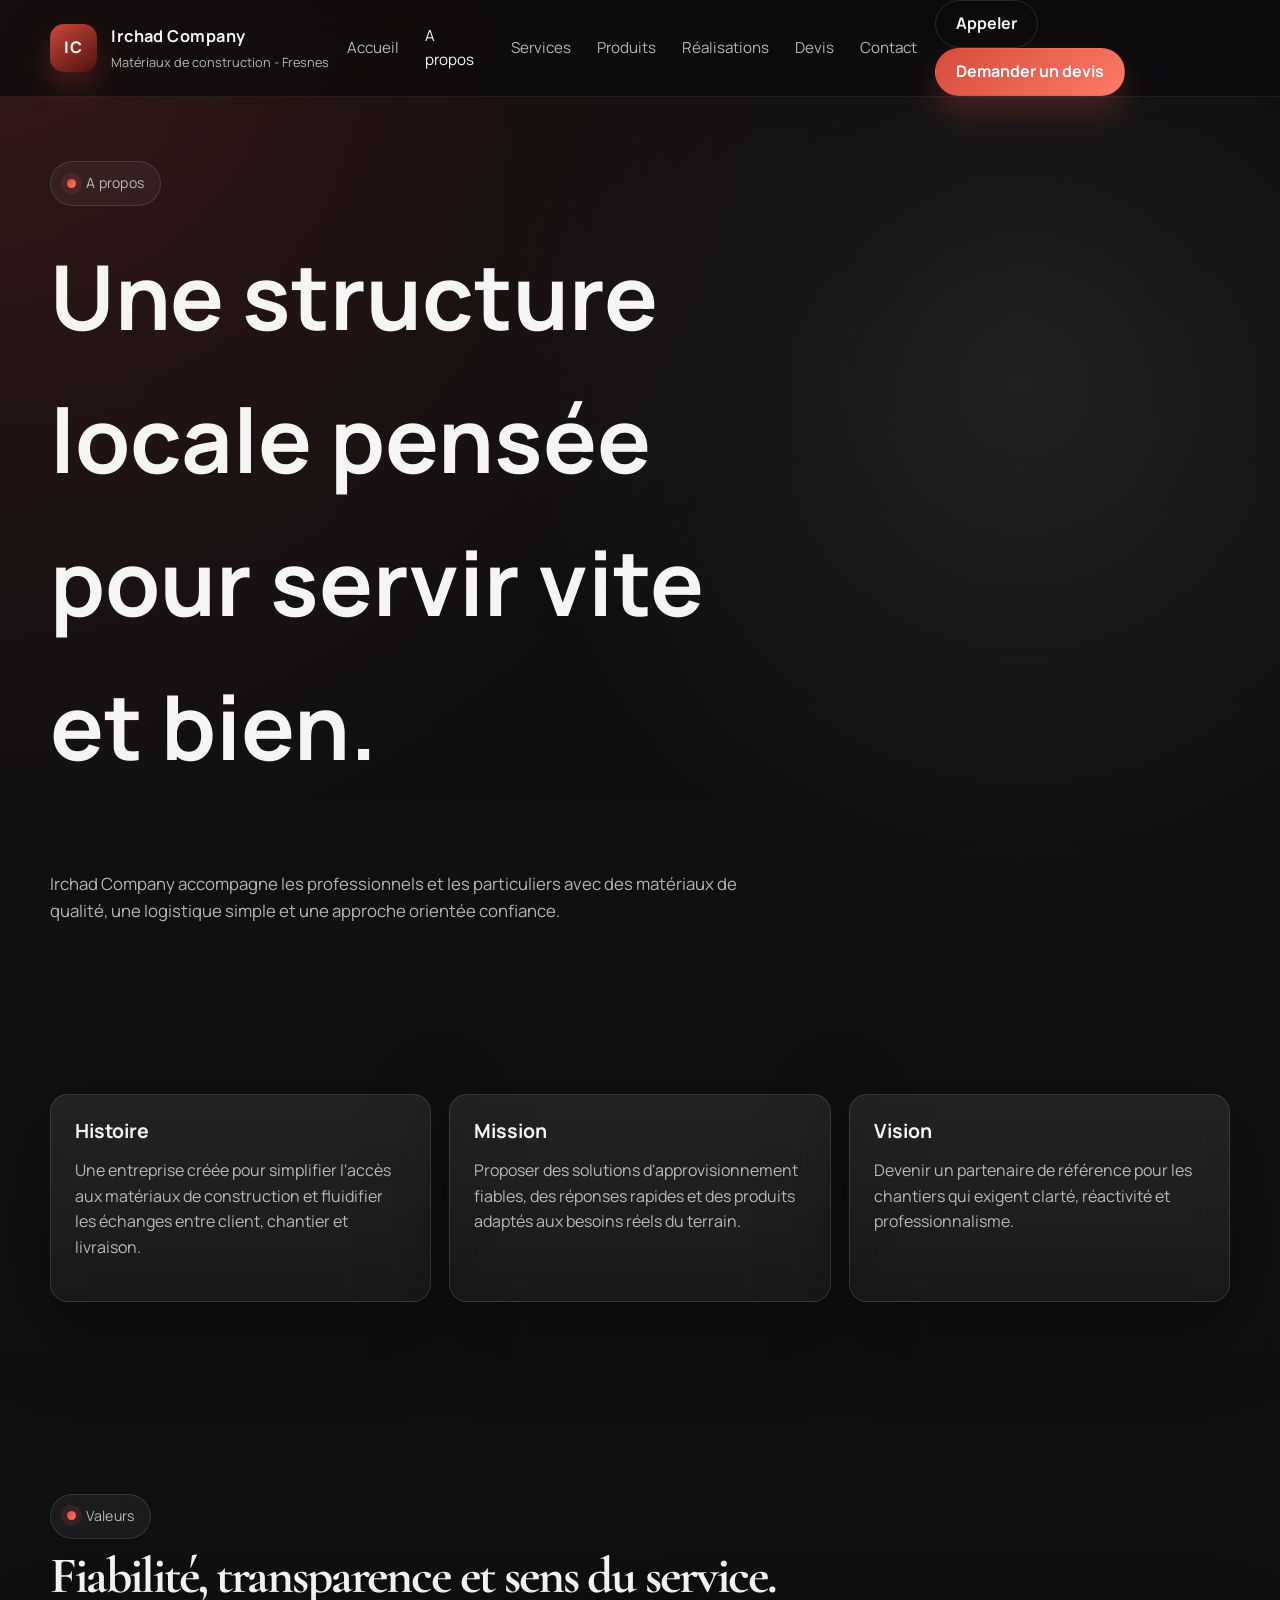
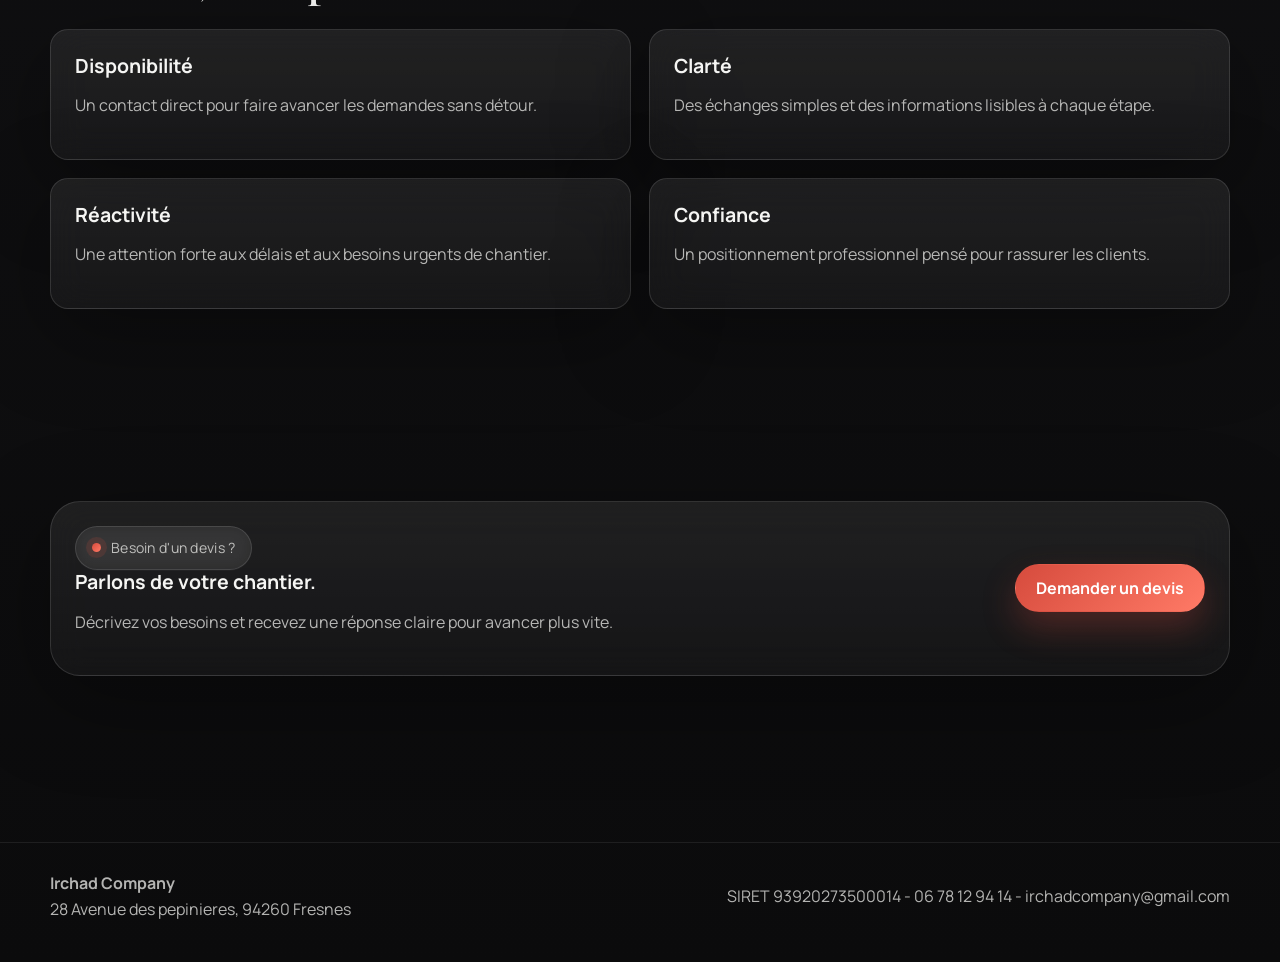
==== a-propos.html @ 0ec8c525 "premier push" ====
<!DOCTYPE html>
<html lang="fr">
<head>
	<meta charset="UTF-8">
	<meta name="viewport" content="width=device-width, initial-scale=1.0">
	<meta name="description" content="Découvrez l'histoire, la mission, la vision et les valeurs d'Irchad Company à Fresnes.">
	<title>A propos | Irchad Company</title>
	<link rel="preconnect" href="https://fonts.googleapis.com">
	<link rel="preconnect" href="https://fonts.gstatic.com" crossorigin>
	<link href="https://fonts.googleapis.com/css2?family=Manrope:wght@400;500;600;700;800&family=Cormorant+Garamond:wght@500;600;700&display=swap" rel="stylesheet">
	<link rel="stylesheet" href="style.css">
</head>
<body>
	<header class="site-header">
		<div class="container header-inner">
			<a class="brand" href="index.html" aria-label="Irchad Company accueil">
				<div class="brand-mark">IC</div>
				<div class="brand-text">
					<strong>Irchad Company</strong>
					<span>Matériaux de construction - Fresnes</span>
				</div>
			</a>
			<nav class="nav" aria-label="Navigation principale">
				<a href="index.html">Accueil</a>
				<a class="active" href="a-propos.html">A propos</a>
				<a href="services.html">Services</a>
				<a href="produits.html">Produits</a>
				<a href="realisations.html">Réalisations</a>
				<a href="devis.html">Devis</a>
				<a href="contact.html">Contact</a>
			</nav>
			<div class="header-actions">
				<a class="button-ghost" href="tel:+33678129414">Appeler</a>
				<a class="button" href="devis.html">Demander un devis</a>
			</div>
		</div>
	</header>

	<main>
		<section class="page-hero">
			<div class="container">
				<span class="eyebrow">A propos</span>
				<h1>Une structure locale pensée pour servir vite et bien.</h1>
				<p class="section-lead">Irchad Company accompagne les professionnels et les particuliers avec des matériaux de qualité, une logistique simple et une approche orientée confiance.</p>
			</div>
		</section>

		<section class="section">
			<div class="container">
				<div class="panel-grid">
					<article class="panel">
						<h3>Histoire</h3>
						<p>Une entreprise créée pour simplifier l'accès aux matériaux de construction et fluidifier les échanges entre client, chantier et livraison.</p>
					</article>
					<article class="panel">
						<h3>Mission</h3>
						<p>Proposer des solutions d'approvisionnement fiables, des réponses rapides et des produits adaptés aux besoins réels du terrain.</p>
					</article>
					<article class="panel">
						<h3>Vision</h3>
						<p>Devenir un partenaire de référence pour les chantiers qui exigent clarté, réactivité et professionnalisme.</p>
					</article>
				</div>
			</div>
		</section>

		<section class="section">
			<div class="container">
				<span class="eyebrow">Valeurs</span>
				<h2>Fiabilité, transparence et sens du service.</h2>
				<div class="values-grid">
					<article class="value-card"><div class="value-body"><h3>Disponibilité</h3><p>Un contact direct pour faire avancer les demandes sans détour.</p></div></article>
					<article class="value-card"><div class="value-body"><h3>Clarté</h3><p>Des échanges simples et des informations lisibles à chaque étape.</p></div></article>
					<article class="value-card"><div class="value-body"><h3>Réactivité</h3><p>Une attention forte aux délais et aux besoins urgents de chantier.</p></div></article>
					<article class="value-card"><div class="value-body"><h3>Confiance</h3><p>Un positionnement professionnel pensé pour rassurer les clients.</p></div></article>
				</div>
			</div>
		</section>

		<section class="section">
			<div class="container">
				<article class="quote-card">
					<div>
						<span class="eyebrow">Besoin d'un devis ?</span>
						<h3>Parlons de votre chantier.</h3>
						<p>Décrivez vos besoins et recevez une réponse claire pour avancer plus vite.</p>
					</div>
					<div><a class="button" href="devis.html">Demander un devis</a></div>
				</article>
			</div>
		</section>
	</main>

	<footer class="footer">
		<div class="container footer-inner">
			<div><strong>Irchad Company</strong><div>28 Avenue des pepinieres, 94260 Fresnes</div></div>
			<div>SIRET 93920273500014 - 06 78 12 94 14 - irchadcompany@gmail.com</div>
		</div>
	</footer>
</body>
</html>
---- style.css ----
:root {
	--bg: #0b0b0c;
	--bg-soft: #111113;
	--panel: rgba(255, 255, 255, 0.06);
	--panel-strong: rgba(255, 255, 255, 0.09);
	--text: #f5f5f3;
	--muted: rgba(245, 245, 243, 0.72);
	--soft: rgba(245, 245, 243, 0.12);
	--line: rgba(255, 255, 255, 0.12);
	--accent: #d64b3d;
	--accent-2: #ff7a66;
	--good: #89e6c6;
	--shadow: 0 24px 90px rgba(0, 0, 0, 0.35);
	--radius-xl: 30px;
	--radius-lg: 22px;
	--radius-md: 16px;
	--radius-sm: 12px;
	--max: 1180px;
}

* { box-sizing: border-box; }
html { scroll-behavior: smooth; }
body {
	margin: 0;
	overflow-x: hidden;
	font-family: 'Manrope', sans-serif;
	background:
		radial-gradient(circle at top left, rgba(214, 75, 61, 0.2), transparent 30%),
		radial-gradient(circle at 80% 15%, rgba(255, 255, 255, 0.08), transparent 22%),
		linear-gradient(180deg, #0b0b0c 0%, #111113 45%, #0b0b0c 100%);
	color: var(--text);
	line-height: 1.6;
	text-rendering: optimizeLegibility;
	-webkit-font-smoothing: antialiased;
}

img { max-width: 100%; display: block; }
iframe { max-width: 100%; }
a { color: inherit; text-decoration: none; }
.container { width: min(calc(100% - 24px), var(--max)); margin: 0 auto; }

.site-header {
	position: sticky;
	top: 0;
	z-index: 50;
	backdrop-filter: blur(18px);
	background: rgba(11, 11, 12, 0.72);
	border-bottom: 1px solid rgba(255, 255, 255, 0.08);
}
.header-inner {
	min-height: 86px;
	display: flex;
	align-items: center;
	justify-content: space-between;
	gap: 18px;
}
.brand { display: inline-flex; align-items: center; gap: 14px; min-width: 0; }
.brand-mark {
	width: 48px;
	height: 48px;
	border-radius: 14px;
	display: grid;
	place-items: center;
	background: linear-gradient(145deg, rgba(214, 75, 61, 0.95), rgba(83, 18, 13, 0.95));
	box-shadow: 0 16px 30px rgba(214, 75, 61, 0.25);
	font-weight: 800;
	letter-spacing: 0.08em;
}
.brand-text strong, .brand-text span { display: block; white-space: nowrap; }
.brand-text strong { font-size: 1.02rem; letter-spacing: 0.03em; }
.brand-text span { color: var(--muted); font-size: 0.8rem; margin-top: 3px; }

.nav {
	display: flex;
	align-items: center;
	gap: 26px;
	color: var(--muted);
	font-size: 0.95rem;
}
.nav a { position: relative; transition: color 0.2s ease; }
.nav a:hover, .nav a:focus-visible { color: var(--text); }
.nav a::after {
	content: '';
	position: absolute;
	left: 0;
	bottom: -8px;
	width: 100%;
	height: 2px;
	background: linear-gradient(90deg, var(--accent), transparent);
	transform: scaleX(0);
	transform-origin: left;
	transition: transform 0.2s ease;
}
.nav a:hover::after, .nav a:focus-visible::after { transform: scaleX(1); }
.nav a.active { color: var(--text); }

.button, .button-secondary, .button-ghost {
	display: inline-flex;
	align-items: center;
	justify-content: center;
	gap: 10px;
	min-height: 48px;
	border-radius: 999px;
	padding: 0 20px;
	border: 1px solid transparent;
	font-weight: 700;
	transition: transform 0.2s ease, background 0.2s ease, border-color 0.2s ease;
	cursor: pointer;
	white-space: nowrap;
}
.button:hover, .button-secondary:hover, .button-ghost:hover,
.button:focus-visible, .button-secondary:focus-visible, .button-ghost:focus-visible { transform: translateY(-1px); }
.button {
	background: linear-gradient(135deg, var(--accent), var(--accent-2));
	color: white;
	box-shadow: 0 16px 34px rgba(214, 75, 61, 0.28);
}
.button-secondary { background: rgba(255, 255, 255, 0.06); border-color: var(--line); color: var(--text); }
.button-ghost { background: transparent; border-color: var(--line); color: var(--text); }

.hero, .section { padding: clamp(56px, 9vw, 96px) 0; }
.hero h1, .section h2 {
	font-family: 'Cormorant Garamond', serif;
	line-height: 0.95;
	letter-spacing: -0.04em;
	margin: 0;
}
.section h2 { font-size: clamp(2.2rem, 4vw, 4rem); margin-top: 14px; }
.section-lead { max-width: 740px; color: var(--muted); font-size: 1.05rem; margin-top: 18px; }

.eyebrow {
	display: inline-flex;
	align-items: center;
	gap: 10px;
	padding: 10px 16px;
	border: 1px solid var(--line);
	background: rgba(255, 255, 255, 0.05);
	border-radius: 999px;
	color: var(--muted);
	font-size: 0.88rem;
	letter-spacing: 0.02em;
	backdrop-filter: blur(10px);
}
.eyebrow::before {
	content: '';
	width: 9px;
	height: 9px;
	border-radius: 999px;
	background: linear-gradient(135deg, var(--accent), var(--accent-2));
	box-shadow: 0 0 0 6px rgba(214, 75, 61, 0.15);
}

.hero-grid, .contact-grid, .panel-grid, .metrics-grid, .services-grid, .products-grid, .values-grid, .testimonials-grid, .features-grid {
	display: grid;
	gap: 18px;
}
.hero-grid { grid-template-columns: 1.15fr 0.85fr; align-items: stretch; gap: clamp(16px, 3vw, 28px); }
.contact-grid { grid-template-columns: 0.92fr 1.08fr; align-items: start; gap: clamp(16px, 3vw, 28px); }
.panel-grid { grid-template-columns: repeat(3, 1fr); margin-top: 28px; }
.metrics-grid { grid-template-columns: repeat(4, 1fr); }
.services-grid, .products-grid, .testimonials-grid { grid-template-columns: repeat(3, 1fr); margin-top: 28px; }
.values-grid, .features-grid { grid-template-columns: repeat(2, 1fr); margin-top: 28px; }

.hero-copy, .hero-card, .panel, .quote-card, .form-card, .contact-card, .metric, .service-card, .product-card, .feature-card, .testimonial, .value-card {
	border: 1px solid var(--line);
	background: linear-gradient(180deg, rgba(255, 255, 255, 0.08), rgba(255, 255, 255, 0.04));
	box-shadow: var(--shadow);
	backdrop-filter: blur(18px);
	border-radius: var(--radius-xl);
	overflow: hidden;
}
.hero-copy, .hero-card { padding: 44px; }
.hero-copy { position: relative; overflow: hidden; }
.hero-copy::after {
	content: '';
	position: absolute;
	inset: auto -16% -22% auto;
	width: 280px;
	height: 280px;
	border-radius: 50%;
	background: radial-gradient(circle, rgba(214, 75, 61, 0.38), transparent 68%);
	pointer-events: none;
}
.hero h1 { font-size: clamp(2.8rem, 7vw, 7rem); margin-top: 18px; max-width: 10ch; }
.hero-subtitle { margin-top: 18px; max-width: 64ch; font-size: clamp(0.98rem, 2vw, 1.05rem); color: var(--muted); }
.hero-actions, .card-actions, .chip-row, .hero-trust, .meta-row, .contact-list { display: flex; flex-wrap: wrap; gap: 12px; }
.hero-trust { margin-top: 26px; color: var(--muted); font-size: 0.95rem; }
.trust-item, .chip, .meta-pill {
	display: inline-flex;
	align-items: center;
	justify-content: center;
	padding: 8px 12px;
	border-radius: 999px;
	border: 1px solid rgba(255, 255, 255, 0.1);
	background: rgba(255, 255, 255, 0.04);
	color: var(--muted);
	font-size: 0.88rem;
}
.trust-item { gap: 10px; padding: 10px 14px; }
.trust-dot, .meta-pill::before {
	width: 9px;
	height: 9px;
	border-radius: 50%;
	background: var(--good);
	content: '';
}
.hero-card { display: grid; gap: 16px; min-height: 100%; }
.hero-photo, .service-image, .product-image { background-size: cover; background-position: center; }
.hero-photo {
	position: relative;
	min-height: 400px;
	border-radius: calc(var(--radius-xl) - 8px);
	overflow: hidden;
	background:
		linear-gradient(180deg, rgba(17, 17, 19, 0.04), rgba(17, 17, 19, 0.68)),
		url('https://images.unsplash.com/photo-1504307651254-35680f356dfd?auto=format&fit=crop&w=1400&q=80') center/cover;
}
.hero-badge {
	position: absolute;
	left: 18px;
	top: 18px;
	padding: 12px 14px;
	border-radius: 16px;
	background: rgba(11, 11, 12, 0.72);
	border: 1px solid rgba(255, 255, 255, 0.12);
	color: white;
	max-width: 240px;
	backdrop-filter: blur(14px);
}
.hero-badge strong { display: block; margin-bottom: 4px; }
.hero-stats { display: grid; grid-template-columns: repeat(3, 1fr); gap: 12px; }
.mini-stat, .panel, .metric, .feature-card, .testimonial, .value-card, .service-card, .product-card, .contact-item {
	border-radius: 18px;
}
.mini-stat { padding: 16px; background: rgba(255, 255, 255, 0.05); border: 1px solid rgba(255, 255, 255, 0.08); }
.mini-stat strong, .metric strong { display: block; line-height: 1; }
.mini-stat strong { font-size: 1.6rem; margin-bottom: 4px; }
.mini-stat span, .panel p, .service-card p, .product-card p, .feature-card p, .testimonial p, .value-card p, .contact-card p, .quote-card p { color: var(--muted); }

.panel, .metric, .feature-card, .testimonial, .value-card, .service-card, .product-card, .form-card, .contact-card, .quote-card { padding: 24px; }
.panel h3, .feature-card h3, .service-card h3, .product-card h3, .testimonial h3, .value-card h3, .contact-card h3, .quote-card h3 { margin: 0; font-size: 1.22rem; line-height: 1.2; }

.metric { text-align: left; }
.metric strong { font-size: clamp(2rem, 3vw, 3rem); font-family: 'Cormorant Garamond', serif; }
.metric span { display: block; margin-top: 8px; color: var(--muted); }

.service-image, .product-image { min-height: 220px; border-bottom: 1px solid rgba(255, 255, 255, 0.08); }
.service-body, .product-body { padding: 24px; }
.service-card .card-actions { margin-top: 18px; }

.quote-card { display: grid; grid-template-columns: 1fr auto; align-items: center; gap: 18px; }
.quote-card p { max-width: 62ch; }

.contact-item {
	display: flex;
	align-items: flex-start;
	gap: 12px;
	padding: 14px 16px;
	background: rgba(255, 255, 255, 0.04);
	border: 1px solid rgba(255, 255, 255, 0.08);
}
.contact-item strong { display: block; margin-bottom: 2px; }
.contact-icon {
	width: 38px;
	height: 38px;
	border-radius: 12px;
	display: grid;
	place-items: center;
	background: rgba(214, 75, 61, 0.16);
	color: var(--accent-2);
	flex-shrink: 0;
}
.contact-map {
	width: 100%;
	height: 300px;
	border: 0;
	border-radius: 22px;
	margin-top: 18px;
	filter: grayscale(0.08) contrast(1.05);
}

.field { display: grid; gap: 8px; }
.field.full { grid-column: 1 / -1; }
label { font-size: 0.92rem; color: var(--muted); }
input, textarea, select {
	width: 100%;
	min-height: 48px;
	border-radius: 14px;
	border: 1px solid rgba(255, 255, 255, 0.12);
	background: rgba(255, 255, 255, 0.04);
	color: var(--text);
	padding: 13px 14px;
	font: inherit;
	outline: none;
}
textarea { min-height: 132px; resize: vertical; }
input:focus, textarea:focus, select:focus {
	border-color: rgba(214, 75, 61, 0.7);
	box-shadow: 0 0 0 4px rgba(214, 75, 61, 0.14);
}
select option { color: #111; }

.footer {
	padding: 28px 0 40px;
	color: var(--muted);
	border-top: 1px solid rgba(255, 255, 255, 0.08);
	margin-top: 70px;
}
.footer-inner { display: flex; align-items: center; justify-content: space-between; gap: 16px; flex-wrap: wrap; }

.page-hero { padding: clamp(42px, 8vw, 64px) 0 28px; }
.page-hero h1 { font-size: clamp(3rem, 7vw, 6rem); margin-top: 18px; max-width: 12ch; }

.realisation-frame { display: grid; grid-template-columns: 1fr 1fr; gap: 24px; align-items: stretch; margin-top: 28px; }
.realisation-gallery { display: grid; grid-template-columns: repeat(2, 1fr); gap: 16px; }
.gallery-tile {
	min-height: 190px;
	border-radius: 22px;
	overflow: hidden;
	position: relative;
	background-size: cover;
	background-position: center;
	border: 1px solid rgba(255, 255, 255, 0.08);
}
.gallery-tile span {
	position: absolute;
	left: 14px;
	bottom: 14px;
	padding: 8px 10px;
	border-radius: 999px;
	background: rgba(11, 11, 12, 0.68);
	border: 1px solid rgba(255, 255, 255, 0.12);
	font-size: 0.84rem;
	backdrop-filter: blur(10px);
}

.quick-actions {
	position: fixed;
	right: 18px;
	bottom: 18px;
	display: grid;
	gap: 12px;
	z-index: 60;
}
.quick-actions a {
	width: 54px;
	height: 54px;
	border-radius: 18px;
	display: grid;
	place-items: center;
	background: linear-gradient(135deg, var(--accent), var(--accent-2));
	box-shadow: 0 18px 34px rgba(214, 75, 61, 0.25);
	border: 1px solid rgba(255, 255, 255, 0.12);
}
.quick-actions a:last-child { background: rgba(255, 255, 255, 0.08); backdrop-filter: blur(12px); }

@media (max-width: 1100px) {
	.hero-grid, .contact-grid, .realisation-frame, .quote-card { grid-template-columns: 1fr; }
	.metrics-grid, .services-grid, .products-grid, .testimonials-grid, .panel-grid, .values-grid, .features-grid { grid-template-columns: repeat(2, 1fr); }
	.header-inner { flex-wrap: wrap; }
	.nav { width: 100%; order: 3; justify-content: center; gap: 18px; flex-wrap: wrap; padding-top: 8px; }
	.header-actions { margin-left: auto; }
}
@media (max-width: 820px) {
	.nav { display: flex; overflow-x: auto; justify-content: flex-start; width: 100%; padding: 8px 0 4px; gap: 14px; scrollbar-width: none; }
	.nav::-webkit-scrollbar { display: none; }
	.nav a { flex: 0 0 auto; }
	.header-inner { align-items: flex-start; }
	.header-actions { width: 100%; margin-left: 0; display: grid; grid-template-columns: repeat(2, minmax(0, 1fr)); gap: 10px; }
	.hero-copy, .hero-card, .panel, .quote-card, .form-card, .contact-card, .metric, .service-body, .product-body { padding: 20px; }
	.hero, .section, .page-hero { padding: 72px 0; }
	.hero h1, .page-hero h1 { max-width: 12ch; }
	.hero-stats, .form-grid, .metrics-grid, .services-grid, .products-grid, .values-grid, .testimonials-grid, .panel-grid, .features-grid, .realisation-gallery { grid-template-columns: 1fr; }
	.hero-photo { min-height: 340px; }
	.hero-actions, .card-actions { flex-direction: column; }
	.button, .button-secondary, .button-ghost { width: 100%; }
	.quote-card { align-items: stretch; }
	.quote-card > div:last-child { width: 100%; }
	.contact-map { height: 240px; }
}
@media (max-width: 560px) {
	.header-inner { padding: 10px 0 12px; }
	.brand-text span { white-space: normal; }
	.header-actions { grid-template-columns: 1fr; }
	.hero-copy { padding: 22px; }
	.hero-card { padding: 18px; }
	.hero h1, .page-hero h1 { font-size: clamp(2.55rem, 16vw, 3.7rem); }
	.section h2 { font-size: clamp(1.9rem, 10vw, 3rem); }
	.hero-actions, .card-actions { gap: 10px; }
	.trust-item, .chip, .meta-pill { width: 100%; justify-content: flex-start; }
	.panel, .metric, .feature-card, .testimonial, .value-card, .service-card, .product-card, .form-card, .contact-card, .quote-card { padding: 18px; border-radius: 20px; }
	.hero-photo { min-height: 280px; }
	.hero-badge { left: 12px; top: 12px; max-width: calc(100% - 24px); }
	.contact-item { padding: 12px 14px; }
	.contact-map { height: 210px; }
	.quick-actions { right: 12px; bottom: 12px; }
}
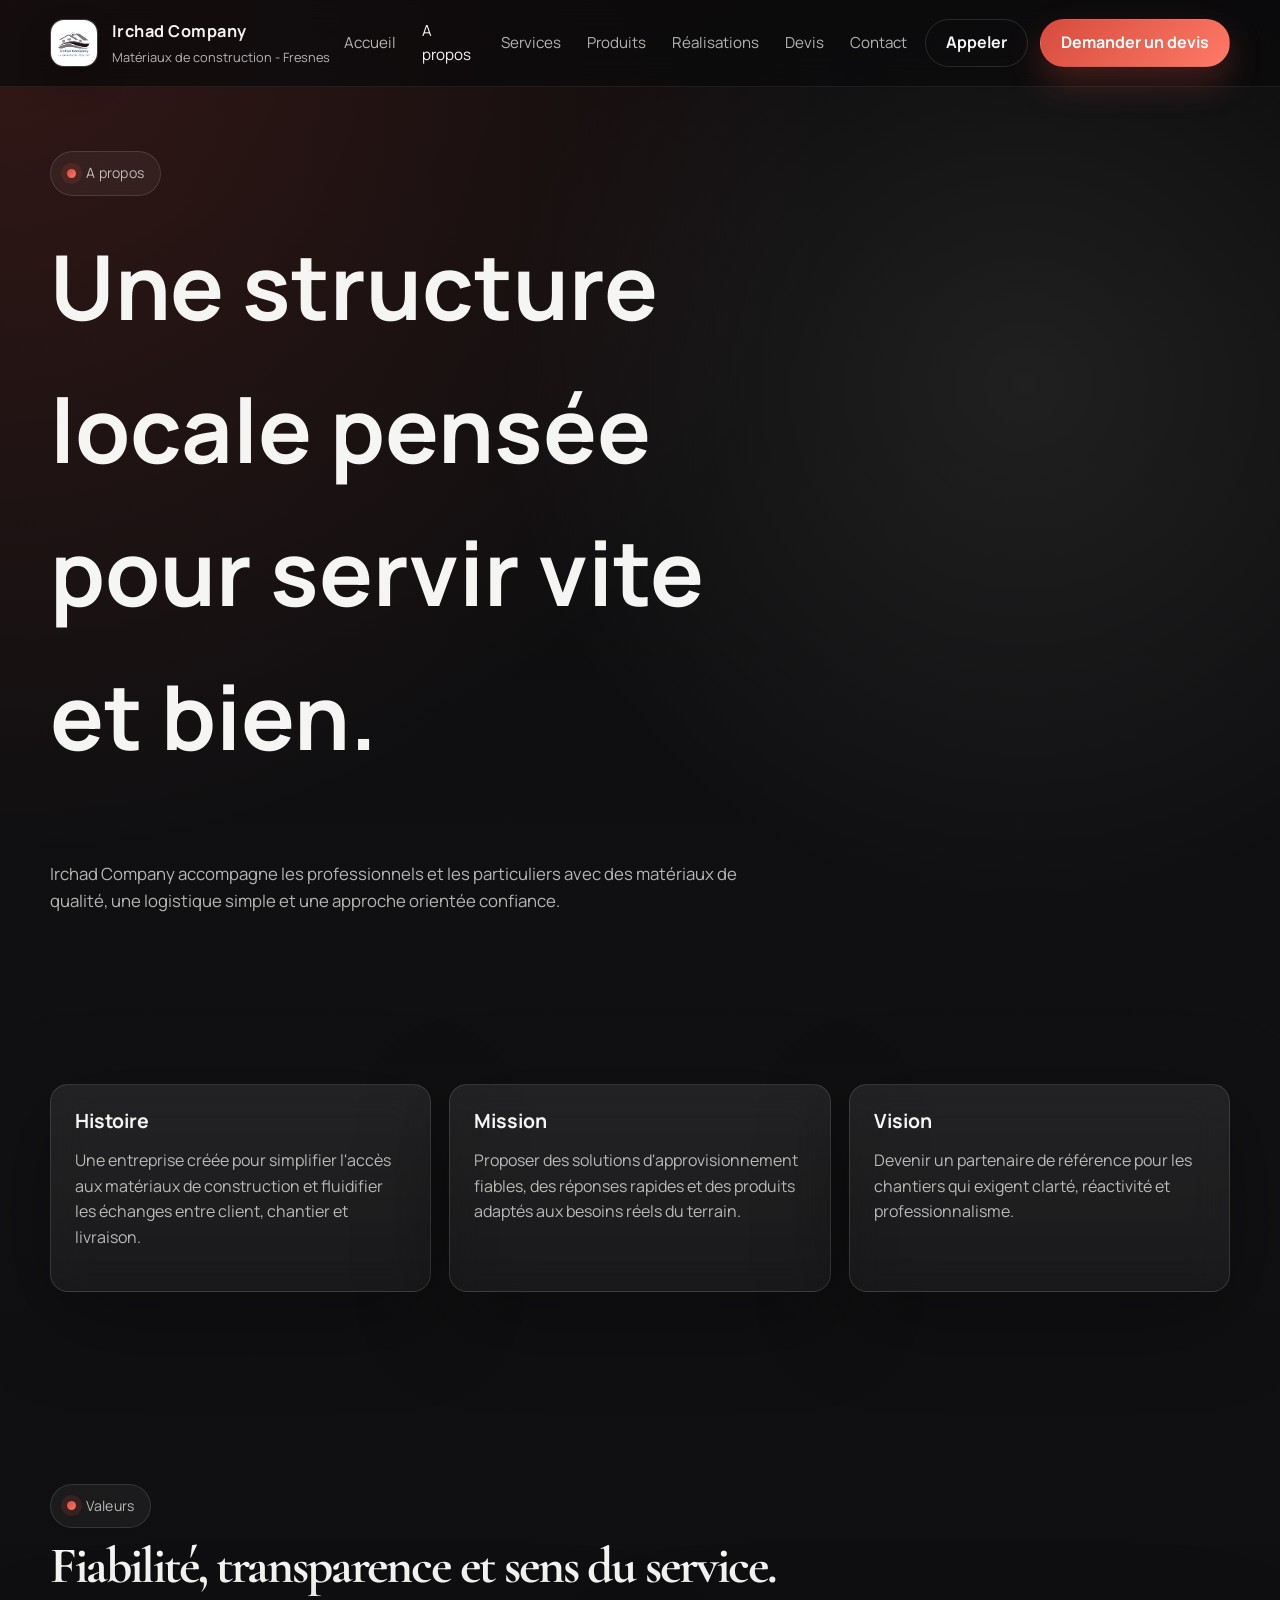
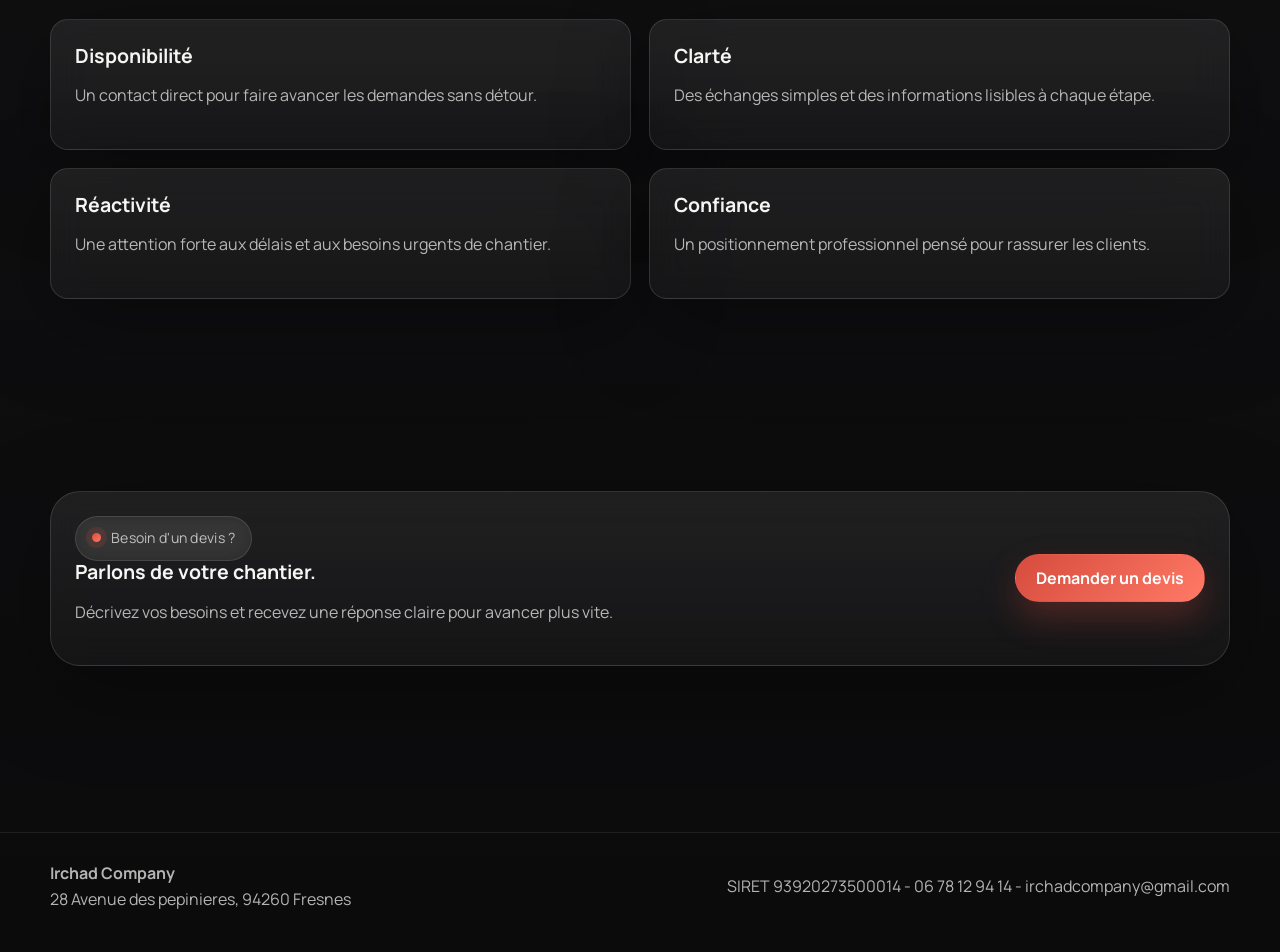
==== commit 1db4b5fd: "ajustement mobile" ====
--- a/a-propos.html
+++ b/a-propos.html
@@ -5,22 +5,28 @@
 	<meta name="viewport" content="width=device-width, initial-scale=1.0">
 	<meta name="description" content="Découvrez l'histoire, la mission, la vision et les valeurs d'Irchad Company à Fresnes.">
 	<title>A propos | Irchad Company</title>
+	<link rel="icon" type="image/x-icon" href="favicon.ico">
+	<link rel="apple-touch-icon" href="apple-touch-icon.png">
 	<link rel="preconnect" href="https://fonts.googleapis.com">
 	<link rel="preconnect" href="https://fonts.gstatic.com" crossorigin>
 	<link href="https://fonts.googleapis.com/css2?family=Manrope:wght@400;500;600;700;800&family=Cormorant+Garamond:wght@500;600;700&display=swap" rel="stylesheet">
 	<link rel="stylesheet" href="style.css">
+	<script src="main.js" defer></script>
 </head>
 <body>
 	<header class="site-header">
 		<div class="container header-inner">
 			<a class="brand" href="index.html" aria-label="Irchad Company accueil">
-				<div class="brand-mark">IC</div>
+				<img class="brand-mark" src="image/irchad%20company%20logo.png" alt="Logo Irchad Company">
 				<div class="brand-text">
 					<strong>Irchad Company</strong>
 					<span>Matériaux de construction - Fresnes</span>
 				</div>
 			</a>
-			<nav class="nav" aria-label="Navigation principale">
+			<button class="nav-toggle" type="button" aria-expanded="false" aria-controls="primary-nav" aria-label="Ouvrir le menu">
+				<span></span><span></span><span></span>
+			</button>
+			<nav id="primary-nav" class="nav" aria-label="Navigation principale">
 				<a href="index.html">Accueil</a>
 				<a class="active" href="a-propos.html">A propos</a>
 				<a href="services.html">Services</a>
--- a/style.css
+++ b/style.css
@@ -59,12 +59,10 @@
 	width: 48px;
 	height: 48px;
 	border-radius: 14px;
-	display: grid;
-	place-items: center;
-	background: linear-gradient(145deg, rgba(214, 75, 61, 0.95), rgba(83, 18, 13, 0.95));
-	box-shadow: 0 16px 30px rgba(214, 75, 61, 0.25);
-	font-weight: 800;
-	letter-spacing: 0.08em;
+	object-fit: cover;
+	background: rgba(255, 255, 255, 0.08);
+	border: 1px solid rgba(255, 255, 255, 0.12);
+	box-shadow: 0 16px 30px rgba(0, 0, 0, 0.25);
 }
 .brand-text strong, .brand-text span { display: block; white-space: nowrap; }
 .brand-text strong { font-size: 1.02rem; letter-spacing: 0.03em; }
@@ -93,6 +91,32 @@
 }
 .nav a:hover::after, .nav a:focus-visible::after { transform: scaleX(1); }
 .nav a.active { color: var(--text); }
+.header-actions { display: flex; align-items: center; gap: 12px; }
+.nav-toggle {
+	display: none;
+	align-items: center;
+	justify-content: center;
+	flex-direction: column;
+	gap: 5px;
+	width: 46px;
+	height: 46px;
+	border-radius: 12px;
+	border: 1px solid var(--line);
+	background: rgba(255, 255, 255, 0.06);
+	cursor: pointer;
+	padding: 0;
+}
+.nav-toggle span {
+	display: block;
+	width: 20px;
+	height: 2px;
+	border-radius: 99px;
+	background: var(--text);
+	transition: transform 0.2s ease, opacity 0.2s ease;
+}
+.site-header.is-open .nav-toggle span:nth-child(1) { transform: translateY(7px) rotate(45deg); }
+.site-header.is-open .nav-toggle span:nth-child(2) { opacity: 0; }
+.site-header.is-open .nav-toggle span:nth-child(3) { transform: translateY(-7px) rotate(-45deg); }
 
 .button, .button-secondary, .button-ghost {
 	display: inline-flex;
@@ -357,16 +381,16 @@
 @media (max-width: 1100px) {
 	.hero-grid, .contact-grid, .realisation-frame, .quote-card { grid-template-columns: 1fr; }
 	.metrics-grid, .services-grid, .products-grid, .testimonials-grid, .panel-grid, .values-grid, .features-grid { grid-template-columns: repeat(2, 1fr); }
-	.header-inner { flex-wrap: wrap; }
-	.nav { width: 100%; order: 3; justify-content: center; gap: 18px; flex-wrap: wrap; padding-top: 8px; }
-	.header-actions { margin-left: auto; }
 }
 @media (max-width: 820px) {
-	.nav { display: flex; overflow-x: auto; justify-content: flex-start; width: 100%; padding: 8px 0 4px; gap: 14px; scrollbar-width: none; }
-	.nav::-webkit-scrollbar { display: none; }
-	.nav a { flex: 0 0 auto; }
-	.header-inner { align-items: flex-start; }
-	.header-actions { width: 100%; margin-left: 0; display: grid; grid-template-columns: repeat(2, minmax(0, 1fr)); gap: 10px; }
+	.header-inner { flex-wrap: wrap; align-items: center; }
+	.brand { order: 1; }
+	.nav-toggle { display: inline-flex; order: 2; margin-left: auto; }
+	.header-actions { order: 3; width: 100%; margin-left: 0; display: grid; grid-template-columns: repeat(2, minmax(0, 1fr)); gap: 10px; }
+	.nav { display: none; order: 4; width: 100%; flex-direction: column; align-items: stretch; gap: 8px; padding-top: 10px; }
+	.site-header.is-open .nav { display: flex; }
+	.nav a { padding: 11px 14px; border-radius: 10px; border: 1px solid rgba(255, 255, 255, 0.08); background: rgba(255, 255, 255, 0.04); }
+	.nav a::after { display: none; }
 	.hero-copy, .hero-card, .panel, .quote-card, .form-card, .contact-card, .metric, .service-body, .product-body { padding: 20px; }
 	.hero, .section, .page-hero { padding: 72px 0; }
 	.hero h1, .page-hero h1 { max-width: 12ch; }
@@ -381,6 +405,7 @@
 @media (max-width: 560px) {
 	.header-inner { padding: 10px 0 12px; }
 	.brand-text span { white-space: normal; }
+	.nav-toggle { width: 44px; height: 44px; }
 	.header-actions { grid-template-columns: 1fr; }
 	.hero-copy { padding: 22px; }
 	.hero-card { padding: 18px; }
